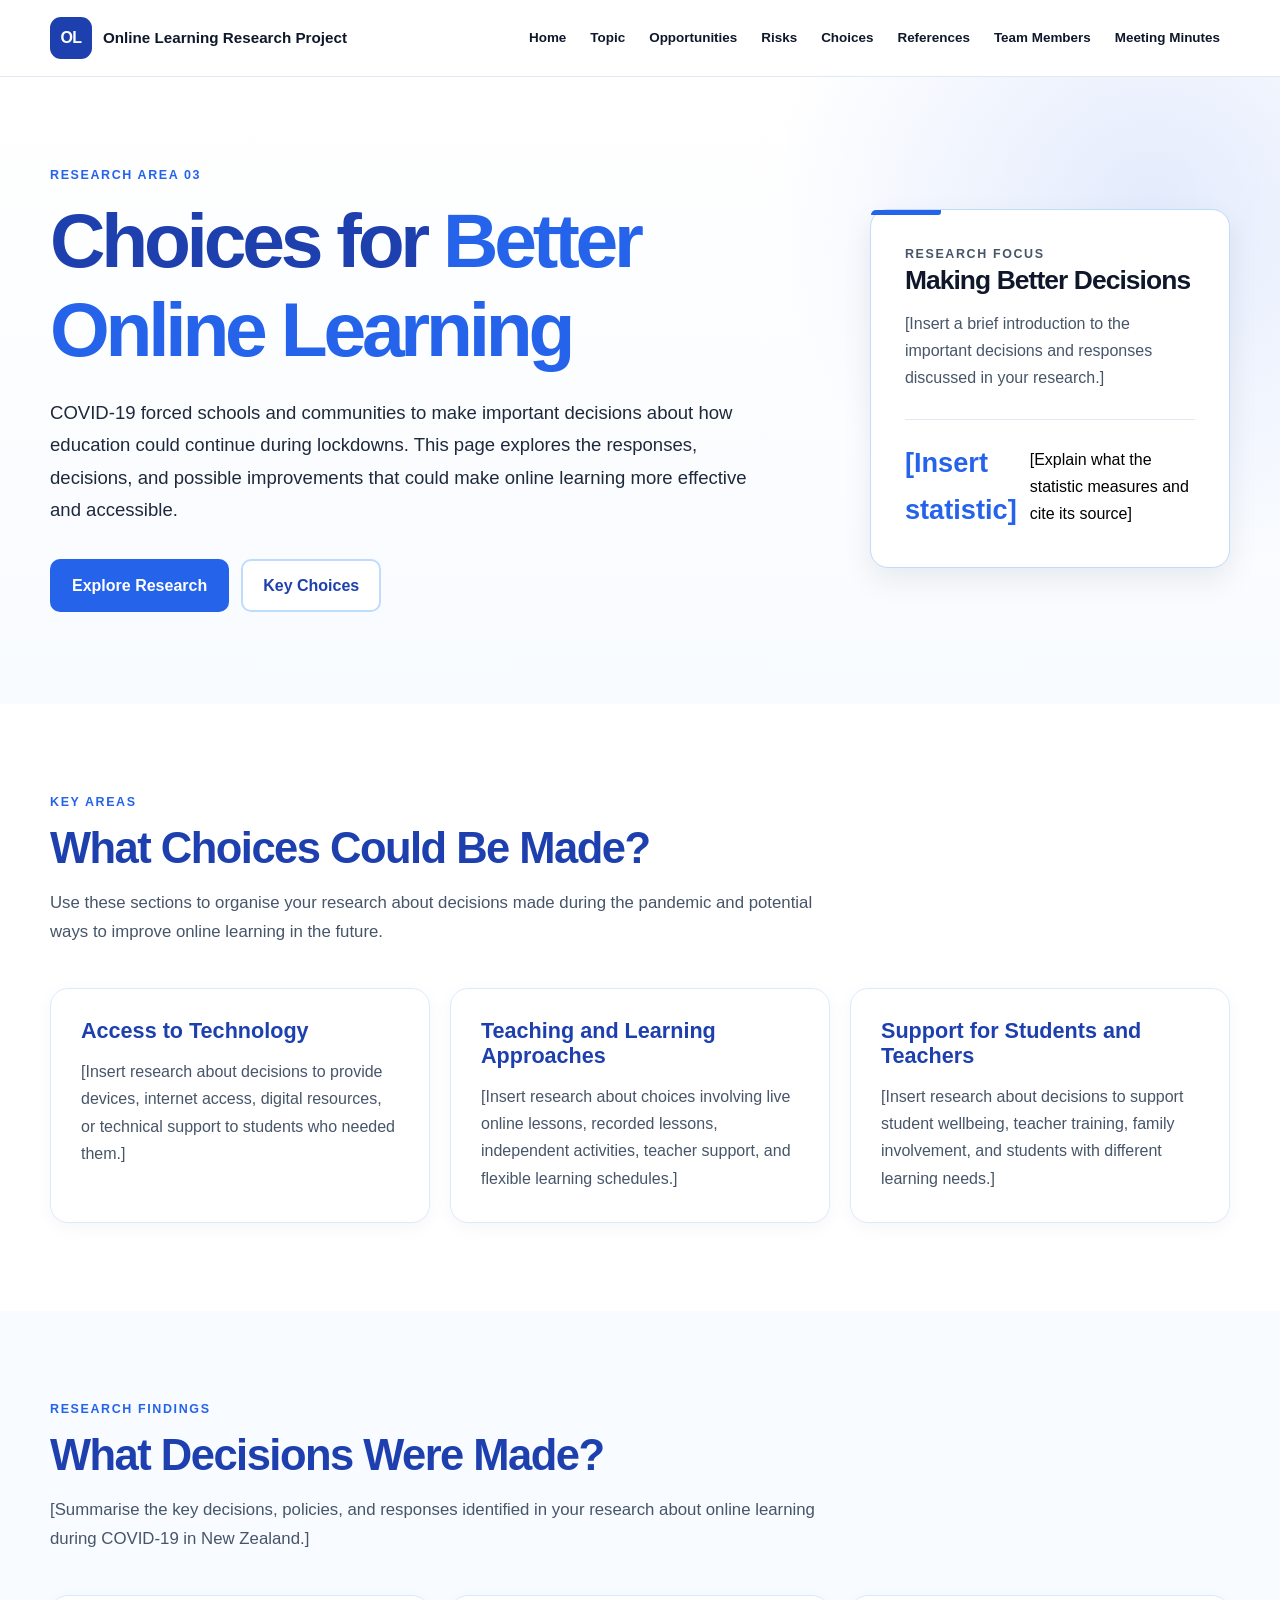
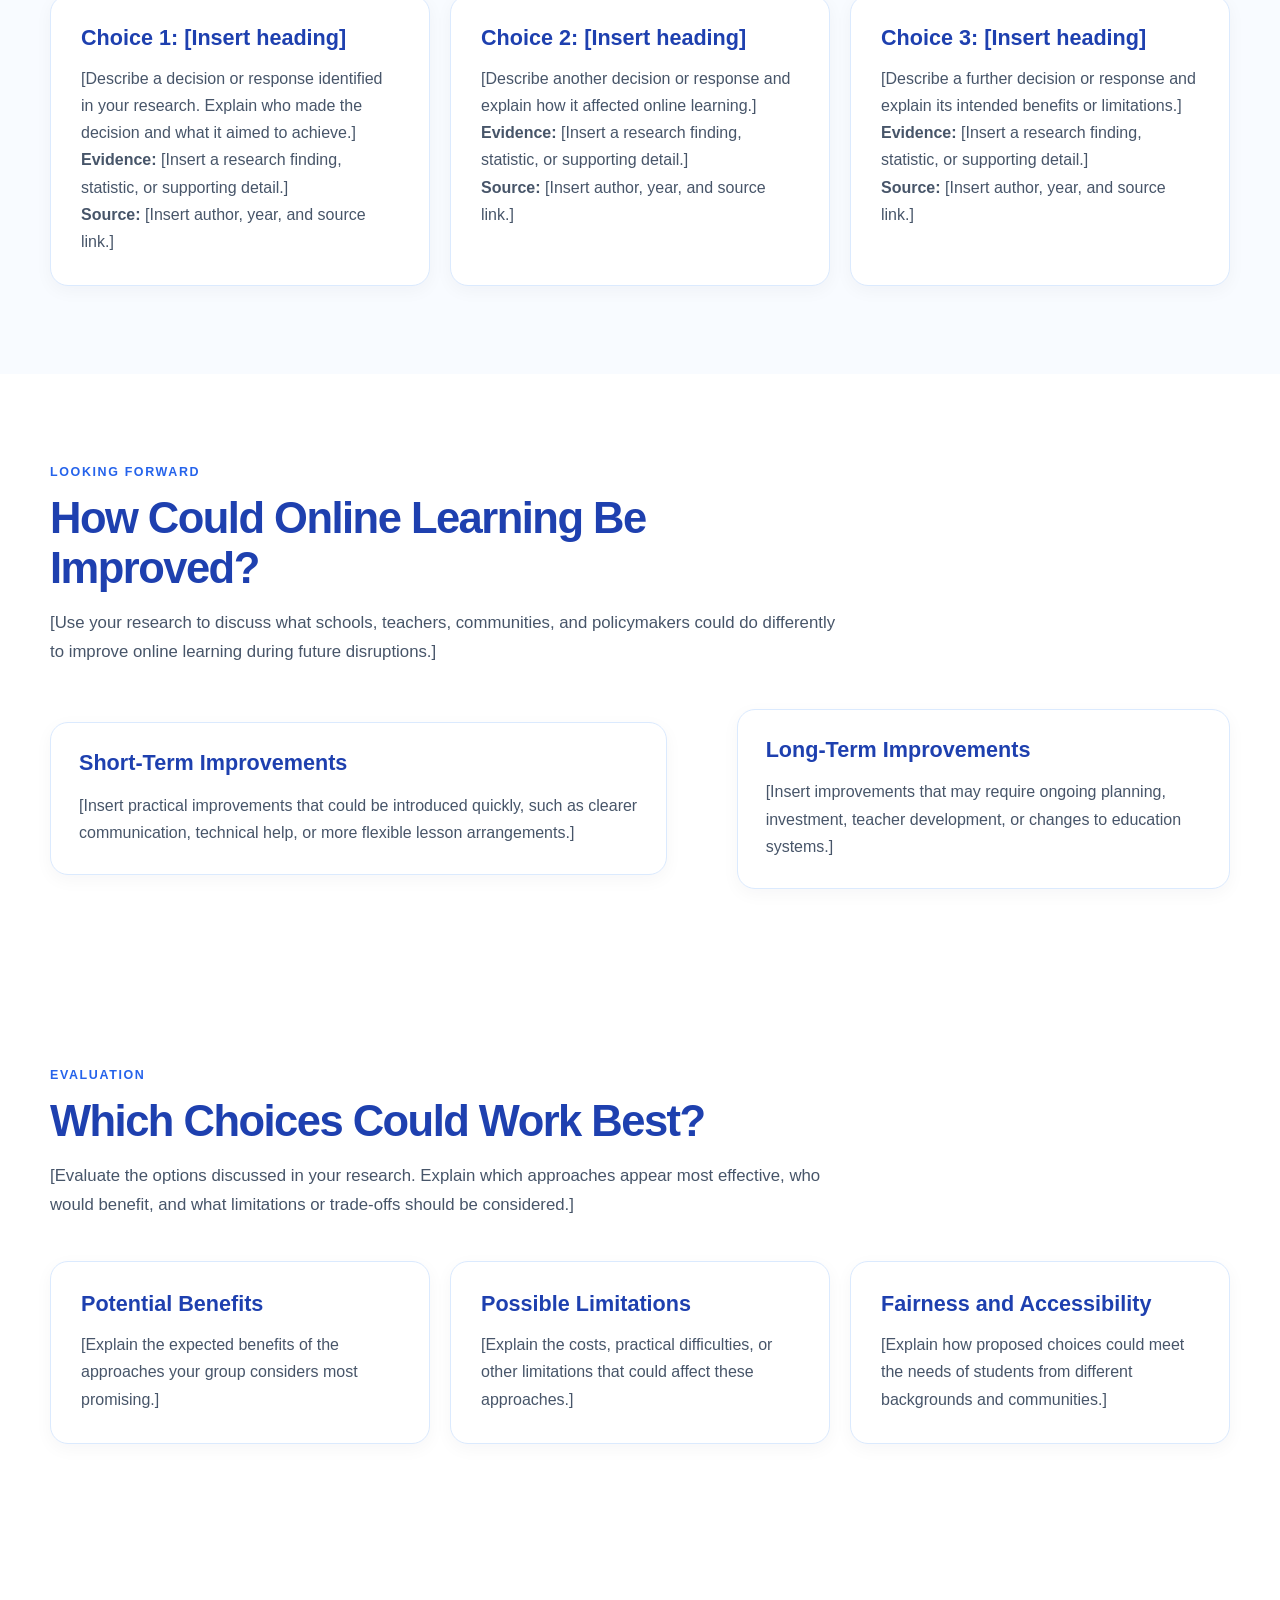
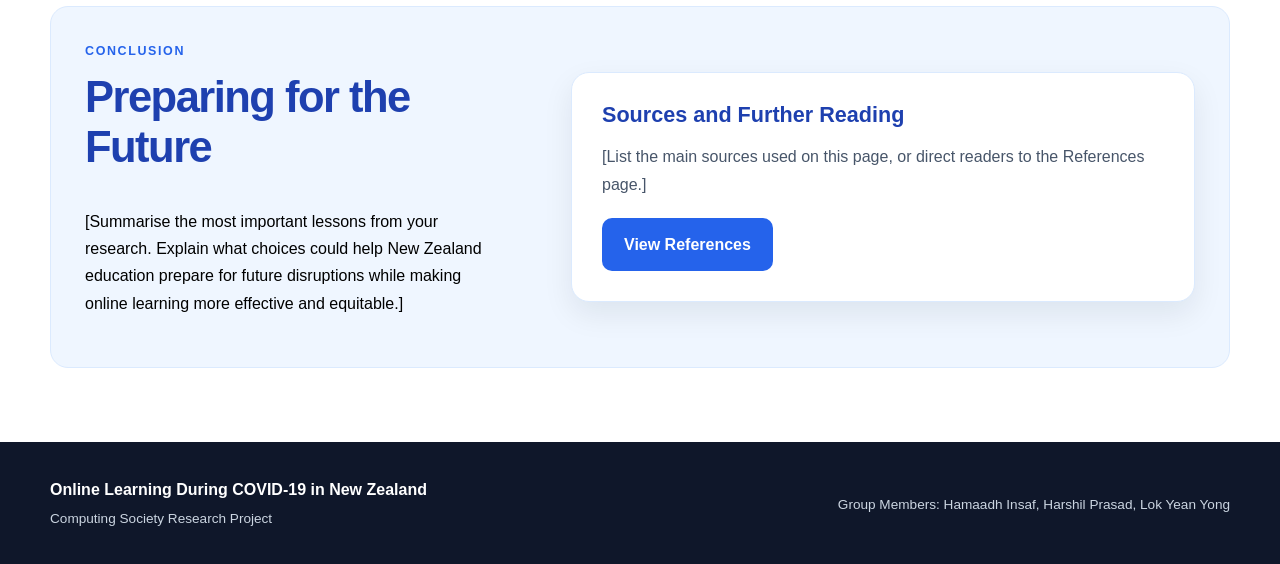
==== choices.html @ 769a2d41 "Added all the remaining pages" ====
<!DOCTYPE html>
<html lang="en">
    <head>
        <meta charset="UTF-8">
        <meta name="viewport" content="width=device-width, initial-scale=1.0">
        <meta name="description" content="Explore decisions, responses, and possible improvements to online learning during COVID-19 in New Zealand.">
        <title>Choices | Online Learning During COVID-19 in New Zealand</title>
        <link rel="stylesheet" href="style.css">
    </head>

    <body>
        <header class="site-header">
            <div class="container header-inner">
                <a class="site-logo" href="index.html">
                    <span class="logo-mark">OL</span>
                    <span class="logo-text">
                        <strong>Online Learning</strong>
                        <span>Research Project</span>
                    </span>
                </a>

                <nav class="main-nav" aria-label="Main navigation">
                    <a href="index.html">Home</a>
                    <a href="topic.html">Topic</a>
                    <a href="opportunities.html">Opportunities</a>
                    <a href="risks.html">Risks</a>
                    <a href="choices.html" aria-current="page">Choices</a>
                    <a href="references.html">References</a>
                    <a href="team-members.html">Team Members</a>
                    <a href="meetings.html">Meeting Minutes</a>
                </nav>
            </div>
        </header>

        <main>
            <!-- Page introduction -->
            <section class="hero">
                <div class="container hero-grid">
                    <div class="hero-content">
                        <p class="eyebrow">Research Area 03</p>
                        <h1>Choices for <span class="text-highlight">Better Online Learning</span></h1>

                        <p class="hero-text">
                            COVID-19 forced schools and communities to make important
                            decisions about how education could continue during lockdowns.
                            This page explores the responses, decisions, and possible
                            improvements that could make online learning more effective
                            and accessible.
                        </p>

                        <div class="hero-actions">
                            <a class="button button-primary" href="#research-findings">Explore Research</a>
                            <a class="button button-secondary" href="#key-choices">Key Choices</a>
                        </div>
                    </div>

                    <div class="hero-card">
                        <p class="eyebrow">Research focus</p>
                        <h2>Making Better Decisions</h2>
                        <p>
                            [Insert a brief introduction to the important decisions
                            and responses discussed in your research.]
                        </p>

                        <div class="hero-stat">
                            <span class="stat-number">[Insert statistic]</span>
                            <span class="stat-label">[Explain what the statistic measures and cite its source]</span>
                        </div>
                    </div>
                </div>
            </section>

            <!-- Key choices -->
            <section class="section" id="key-choices">
                <div class="container">
                    <div class="section-heading">
                        <p class="eyebrow">Key Areas</p>
                        <h2>What Choices Could Be Made?</h2>
                        <p>
                            Use these sections to organise your research about decisions
                            made during the pandemic and potential ways to improve online
                            learning in the future.
                        </p>
                    </div>

                    <div class="topic-content-grid">
                        <article class="topic-info-card">
                            <h3>Access to Technology</h3>
                            <p>
                                [Insert research about decisions to provide devices,
                                internet access, digital resources, or technical support
                                to students who needed them.]
                            </p>
                        </article>

                        <article class="topic-info-card">
                            <h3>Teaching and Learning Approaches</h3>
                            <p>
                                [Insert research about choices involving live online
                                lessons, recorded lessons, independent activities,
                                teacher support, and flexible learning schedules.]
                            </p>
                        </article>

                        <article class="topic-info-card">
                            <h3>Support for Students and Teachers</h3>
                            <p>
                                [Insert research about decisions to support student
                                wellbeing, teacher training, family involvement,
                                and students with different learning needs.]
                            </p>
                        </article>
                    </div>
                </div>
            </section>

            <!-- Research findings -->
            <section class="section research-areas-section" id="research-findings">
                <div class="container">
                    <div class="section-heading">
                        <p class="eyebrow">Research Findings</p>
                        <h2>What Decisions Were Made?</h2>
                        <p>
                            [Summarise the key decisions, policies, and responses identified
                            in your research about online learning during COVID-19 in
                            New Zealand.]
                        </p>
                    </div>

                    <div class="topic-content-grid">
                        <article class="topic-info-card">
                            <h3>Choice 1: [Insert heading]</h3>
                            <p>
                                [Describe a decision or response identified in your research.
                                Explain who made the decision and what it aimed to achieve.]
                            </p>
                            <p>
                                <strong>Evidence:</strong> [Insert a research finding,
                                statistic, or supporting detail.]
                            </p>
                            <p>
                                <strong>Source:</strong> [Insert author, year, and source link.]
                            </p>
                        </article>

                        <article class="topic-info-card">
                            <h3>Choice 2: [Insert heading]</h3>
                            <p>
                                [Describe another decision or response and explain
                                how it affected online learning.]
                            </p>
                            <p>
                                <strong>Evidence:</strong> [Insert a research finding,
                                statistic, or supporting detail.]
                            </p>
                            <p>
                                <strong>Source:</strong> [Insert author, year, and source link.]
                            </p>
                        </article>

                        <article class="topic-info-card">
                            <h3>Choice 3: [Insert heading]</h3>
                            <p>
                                [Describe a further decision or response and explain
                                its intended benefits or limitations.]
                            </p>
                            <p>
                                <strong>Evidence:</strong> [Insert a research finding,
                                statistic, or supporting detail.]
                            </p>
                            <p>
                                <strong>Source:</strong> [Insert author, year, and source link.]
                            </p>
                        </article>
                    </div>
                </div>
            </section>

            <!-- Future improvements -->
            <section class="section">
                <div class="container">
                    <div class="section-heading">
                        <p class="eyebrow">Looking Forward</p>
                        <h2>How Could Online Learning Be Improved?</h2>
                        <p>
                            [Use your research to discuss what schools, teachers,
                            communities, and policymakers could do differently to
                            improve online learning during future disruptions.]
                        </p>
                    </div>

                    <div class="question-grid">
                        <div class="question-card">
                            <h3>Short-Term Improvements</h3>
                            <p>
                                [Insert practical improvements that could be introduced
                                quickly, such as clearer communication, technical help,
                                or more flexible lesson arrangements.]
                            </p>
                        </div>

                        <div class="question-card">
                            <h3>Long-Term Improvements</h3>
                            <p>
                                [Insert improvements that may require ongoing planning,
                                investment, teacher development, or changes to education
                                systems.]
                            </p>
                        </div>
                    </div>
                </div>
            </section>

            <!-- Evaluation -->
            <section class="section">
                <div class="container">
                    <div class="section-heading">
                        <p class="eyebrow">Evaluation</p>
                        <h2>Which Choices Could Work Best?</h2>
                        <p>
                            [Evaluate the options discussed in your research. Explain
                            which approaches appear most effective, who would benefit,
                            and what limitations or trade-offs should be considered.]
                        </p>
                    </div>

                    <div class="topic-content-grid">
                        <article class="topic-info-card">
                            <h3>Potential Benefits</h3>
                            <p>
                                [Explain the expected benefits of the approaches your
                                group considers most promising.]
                            </p>
                        </article>

                        <article class="topic-info-card">
                            <h3>Possible Limitations</h3>
                            <p>
                                [Explain the costs, practical difficulties, or other
                                limitations that could affect these approaches.]
                            </p>
                        </article>

                        <article class="topic-info-card">
                            <h3>Fairness and Accessibility</h3>
                            <p>
                                [Explain how proposed choices could meet the needs of
                                students from different backgrounds and communities.]
                            </p>
                        </article>
                    </div>
                </div>
            </section>

            <!-- Conclusion -->
            <section class="aim-section">
                <div class="container aim-grid">
                    <div>
                        <p class="eyebrow">Conclusion</p>
                        <h2>Preparing for the Future</h2>
                        <p>
                            [Summarise the most important lessons from your research.
                            Explain what choices could help New Zealand education
                            prepare for future disruptions while making online learning
                            more effective and equitable.]
                        </p>
                    </div>

                    <div class="aim-card">
                        <h3>Sources and Further Reading</h3>
                        <p>
                            [List the main sources used on this page, or direct readers
                            to the References page.]
                        </p>
                        <a class="button button-primary" href="references.html">View References</a>
                    </div>
                </div>
            </section>
        </main>

        <footer class="site-footer">
            <div class="container footer-inner">
                <div>
                    <strong>Online Learning During COVID-19 in New Zealand</strong>
                    <p>Computing Society Research Project</p>
                </div>

                <div class="footer-credit">
                    <p>Group Members: Hamaadh Insaf, Harshil Prasad, Lok Yean Yong</p>
                </div>
            </div>
        </footer>
    </body>
</html>
---- style.css ----
/* =========================================================
   Online Learning During COVID-19 in New Zealand
   Shared website stylesheet
   ========================================================= */

:root {
    --primary: #1e40af;
    --secondary: #2563eb;
    --tertiary: #0f172a;
    --background: #ffffff;
    --text: #000000;
    --muted: #475569;
    --light-blue: #eff6ff;
    --border: #dbeafe;
    --white: #ffffff;
    --shadow: 0 12px 30px rgba(15, 23, 42, 0.08);
    --radius: 18px;
    --max-width: 1180px;
}

* {
    box-sizing: border-box;
}

html {
    scroll-behavior: smooth;
}

body {
    margin: 0;
    background: var(--background);
    color: var(--text);
    font-family: Arial, Helvetica, sans-serif;
    font-size: 16px;
    line-height: 1.7;
}

a {
    color: var(--secondary);
}

a:focus-visible,
button:focus-visible {
    outline: 3px solid #93c5fd;
    outline-offset: 3px;
}

.container {
    width: min(var(--max-width), calc(100% - 40px));
    margin: 0 auto;
}

/* ---------- Header / Navigation ---------- */

.site-header {
    position: sticky;
    top: 0;
    z-index: 1000;
    background: rgba(255, 255, 255, 0.97);
    border-bottom: 1px solid #e2e8f0;
    backdrop-filter: blur(10px);
}

.header-inner {
    min-height: 76px;
    display: flex;
    align-items: center;
    justify-content: space-between;
    gap: 28px;
}

.site-logo {
    display: inline-flex;
    align-items: center;
    gap: 11px;
    color: var(--tertiary);
    text-decoration: none;
    flex-shrink: 0;
}

.logo-mark {
    width: 42px;
    height: 42px;
    display: grid;
    place-items: center;
    border-radius: 11px;
    background: var(--primary);
    color: var(--white);
    font-weight: 800;
    letter-spacing: -0.04em;
}

.logo-text {
    font-weight: 800;
    font-size: 0.95rem;
    line-height: 1.15;
}

.logo-text small {
    display: block;
    margin-top: 3px;
    color: var(--muted);
    font-size: 0.7rem;
    font-weight: 500;
}

.main-nav {
    display: flex;
    align-items: center;
    justify-content: flex-end;
    flex-wrap: wrap;
    gap: 4px;
}

.main-nav a {
    padding: 8px 10px;
    border-radius: 8px;
    color: var(--tertiary);
    text-decoration: none;
    font-size: 0.84rem;
    font-weight: 600;
    transition: background-color 0.2s ease, color 0.2s ease;
}

.main-nav a:hover,
.main-nav a.active {
    background: var(--light-blue);
    color: var(--secondary);
}

/* ---------- Hero ---------- */

.hero {
    position: relative;
    overflow: hidden;
    background:
        radial-gradient(circle at 90% 20%, rgba(37, 99, 235, 0.12), transparent 30%),
        linear-gradient(180deg, #ffffff 0%, #f8fbff 100%);
    padding: 88px 0 92px;
}

.hero-grid {
    display: grid;
    grid-template-columns: minmax(0, 1.35fr) minmax(320px, 0.65fr);
    align-items: center;
    gap: 72px;
}

.eyebrow {
    margin: 0 0 10px;
    color: var(--secondary);
    font-size: 0.78rem;
    font-weight: 800;
    letter-spacing: 0.13em;
    text-transform: uppercase;
}

h1,
h2,
h3 {
    margin-top: 0;
    color: var(--primary);
    line-height: 1.15;
}

h1 {
    max-width: 850px;
    margin-bottom: 24px;
    font-size: clamp(2.7rem, 6vw, 5.1rem);
    letter-spacing: -0.055em;
}

h1 span {
    color: var(--secondary);
}

h2 {
    font-size: clamp(1.9rem, 3.4vw, 2.8rem);
    letter-spacing: -0.035em;
}

h3 {
    margin-bottom: 10px;
    color: var(--tertiary);
    font-size: 1.35rem;
}

.hero-text {
    max-width: 720px;
    margin: 0 0 32px;
    color: #1e293b;
    font-size: 1.16rem;
    line-height: 1.75;
}

.hero-actions {
    display: flex;
    flex-wrap: wrap;
    gap: 12px;
}

.button {
    display: inline-flex;
    align-items: center;
    justify-content: center;
    min-height: 48px;
    padding: 11px 20px;
    border: 2px solid transparent;
    border-radius: 10px;
    font-weight: 700;
    text-decoration: none;
    transition: transform 0.2s ease, background-color 0.2s ease;
}

.button:hover {
    transform: translateY(-2px);
}

.button-primary {
    background: var(--secondary);
    color: var(--white);
}

.button-primary:hover {
    background: var(--primary);
}

.button-secondary {
    border-color: #bfdbfe;
    background: var(--white);
    color: var(--primary);
}

.button-secondary:hover {
    background: var(--light-blue);
}

.hero-card {
    position: relative;
    padding: 34px;
    border: 1px solid #bfdbfe;
    border-radius: var(--radius);
    background: var(--white);
    box-shadow: var(--shadow);
}

.hero-card::before {
    content: "";
    position: absolute;
    top: 0;
    left: 0;
    width: 70px;
    height: 5px;
    border-radius: 18px 0 10px 0;
    background: var(--secondary);
}

.hero-card-label {
    margin-bottom: 18px;
    color: var(--secondary);
    font-size: 0.75rem;
    font-weight: 800;
    letter-spacing: 0.12em;
    text-transform: uppercase;
}

.hero-card h2 {
    margin-bottom: 14px;
    color: var(--tertiary);
    font-size: 1.65rem;
}

.hero-card p {
    margin: 0;
    color: var(--muted);
}

.hero-stat {
    display: flex;
    align-items: center;
    gap: 13px;
    margin-top: 28px;
    padding-top: 20px;
    border-top: 1px solid #e2e8f0;
}

.stat-number {
    color: var(--secondary);
    font-size: 1.7rem;
    font-weight: 900;
}

.stat-text {
    color: var(--tertiary);
    font-size: 0.85rem;
    font-weight: 700;
}

/* ---------- General sections ---------- */

.section {
    padding: 88px 0;
}

.section-heading {
    max-width: 790px;
    margin-bottom: 42px;
}

.section-heading h2 {
    margin-bottom: 16px;
}

.section-heading > p:last-child {
    margin: 0;
    color: var(--muted);
    font-size: 1.05rem;
}

.focus-grid {
    display: grid;
    grid-template-columns: repeat(3, 1fr);
    gap: 20px;
}

.focus-card {
    min-height: 255px;
    padding: 30px;
    border: 1px solid #e2e8f0;
    border-radius: var(--radius);
    background: var(--white);
    box-shadow: 0 5px 18px rgba(15, 23, 42, 0.04);
    transition: transform 0.2s ease, box-shadow 0.2s ease;
}

.focus-card:hover {
    transform: translateY(-4px);
    box-shadow: var(--shadow);
}

.card-number {
    width: 38px;
    height: 38px;
    display: grid;
    place-items: center;
    margin-bottom: 28px;
    border-radius: 9px;
    background: var(--light-blue);
    color: var(--secondary);
    font-size: 0.78rem;
    font-weight: 900;
}

.focus-card p {
    margin: 0;
    color: var(--muted);
}

/* ---------- Guiding question ---------- */

.question-section {
    padding: 72px 0;
    background: var(--tertiary);
}

.question-grid {
    display: grid;
    grid-template-columns: 1fr 0.8fr;
    align-items: center;
    gap: 70px;
}

.question-section h2 {
    margin-bottom: 0;
    color: var(--white);
}

.question-section p:last-child {
    margin: 0;
    color: #cbd5e1;
    font-size: 1.05rem;
}

/* ---------- Aim ---------- */

.aim-section {
    padding-top: 74px;
    padding-bottom: 74px;
}

.aim-grid {
    display: grid;
    grid-template-columns: 0.8fr 1.2fr;
    align-items: center;
    gap: 70px;
    padding: 34px;
    border: 1px solid var(--border);
    border-radius: var(--radius);
    background: var(--light-blue);
}

.aim-label {
    display: flex;
    align-items: center;
    gap: 18px;
}

.aim-label h2 {
    margin: 0;
    color: var(--tertiary);
    font-size: 1.7rem;
}

.aim-label .eyebrow {
    margin-bottom: 4px;
}

.aim-icon {
    width: 52px;
    height: 52px;
    display: grid;
    place-items: center;
    border-radius: 13px;
    background: var(--secondary);
    color: var(--white);
    font-size: 1.5rem;
    font-weight: 800;
}

.aim-grid > p {
    margin: 0;
    color: #1e293b;
}

/* ---------- Footer ---------- */

.site-footer {
    padding: 34px 0;
    background: var(--tertiary);
    color: #cbd5e1;
}

.footer-inner {
    display: flex;
    align-items: center;
    justify-content: space-between;
    gap: 30px;
}

.site-footer strong {
    color: var(--white);
}

.site-footer p {
    margin: 4px 0 0;
    font-size: 0.85rem;
}

.footer-credit {
    max-width: 520px;
    text-align: right;
}

/* ---------- Responsive ---------- */

@media (max-width: 1050px) {
    .header-inner {
        align-items: flex-start;
        padding: 15px 0;
    }

    .main-nav {
        justify-content: flex-start;
    }

    .hero-grid {
        grid-template-columns: 1fr;
        gap: 40px;
    }

    .hero-card {
        max-width: 650px;
    }
}

@media (max-width: 760px) {
    .container {
        width: min(var(--max-width), calc(100% - 28px));
    }

    .header-inner {
        display: block;
    }

    .site-logo {
        margin-bottom: 14px;
    }

    .main-nav {
        display: grid;
        grid-template-columns: repeat(2, 1fr);
        gap: 4px;
    }

    .main-nav a {
        font-size: 0.8rem;
    }

    .hero {
        padding: 62px 0 68px;
    }

    h1 {
        font-size: clamp(2.45rem, 12vw, 4rem);
    }

    .section {
        padding: 64px 0;
    }

    .focus-grid,
    .question-grid,
    .aim-grid {
        grid-template-columns: 1fr;
    }

    .question-grid,
    .aim-grid {
        gap: 30px;
    }

    .footer-inner {
        display: block;
    }

    .footer-credit {
        margin-top: 18px !important;
        text-align: left;
    }
}

@media (max-width: 430px) {
    .main-nav {
        grid-template-columns: 1fr;
    }

    .hero-actions {
        display: grid;
    }

    .button {
        width: 100%;
    }

    .hero-card {
        padding: 27px;
    }

    .focus-card {
        min-height: auto;
    }
}

/* ---------- Topic page ---------- */

.topic-content-grid {
    display: grid;
    grid-template-columns: repeat(3, 1fr);
    gap: 20px;
}

.topic-info-card {
    padding: 30px;
    border: 1px solid #dbeafe;
    border-radius: var(--radius);
    background: var(--white);
    box-shadow: 0 5px 18px rgba(15, 23, 42, 0.04);
    transition: transform 0.2s ease, box-shadow 0.2s ease;
}

.topic-info-card:hover {
    transform: translateY(-4px);
    box-shadow: var(--shadow);
}

.topic-info-card h3 {
    margin-bottom: 14px;
    color: var(--primary);
}

.topic-info-card p {
    margin: 0;
    color: var(--muted);
}

.research-areas-section {
    background: #f8fbff;
}

.research-areas-section .focus-card {
    background: var(--white);
}

/* ---------- Topic page responsive layout ---------- */

@media (max-width: 760px) {
    .topic-content-grid {
        grid-template-columns: 1fr;
    }
}


/* ---------- Opportunities page ---------- */

.question-card {
    padding: 28px;
    border: 1px solid var(--border);
    border-radius: var(--radius);
    background: var(--white);
    box-shadow: 0 5px 18px rgba(15, 23, 42, 0.04);
}

.question-card h3 {
    margin-bottom: 12px;
    color: var(--primary);
}

.question-card p {
    margin-bottom: 0;
    color: var(--muted);
}

.aim-card {
    padding: 30px;
    border: 1px solid var(--border);
    border-radius: var(--radius);
    background: var(--white);
    box-shadow: var(--shadow);
}

.aim-card h3 {
    margin-bottom: 14px;
    color: var(--primary);
}

.aim-card p {
    margin-bottom: 20px;
    color: var(--muted);
}


/* ---------- References page ---------- */

.reference-list {
    display: flex;
    flex-direction: column;
    gap: 16px;
    max-width: 900px;
    margin: 0 auto;
}

.reference-item {
    display: flex;
    align-items: flex-start;
    gap: 20px;
    padding: 24px;
    border: 1px solid var(--border);
    border-radius: var(--radius);
    background: var(--white);
    box-shadow: 0 5px 18px rgba(15, 23, 42, 0.04);
}

.reference-number {
    display: flex;
    flex-shrink: 0;
    align-items: center;
    justify-content: center;
    width: 40px;
    height: 40px;
    border-radius: 50%;
    background: var(--light-blue);
    color: var(--primary);
    font-weight: 700;
}

.reference-content {
    min-width: 0;
    overflow-wrap: anywhere;
}

.reference-content p {
    margin-bottom: 10px;
}

.reference-content p:last-child {
    margin-bottom: 0;
}

.reference-note {
    color: var(--muted);
    font-size: 0.9rem;
}

/* ---------- References page responsive layout ---------- */

@media (max-width: 600px) {
    .reference-item {
        gap: 12px;
        padding: 18px;
    }

    .reference-number {
        width: 32px;
        height: 32px;
        font-size: 0.85rem;
    }
}


/* ---------- Team Members page ---------- */

.team-table-wrapper {
    width: 100%;
    overflow-x: auto;
    border: 1px solid var(--border);
    border-radius: var(--radius);
    background: var(--white);
    box-shadow: var(--shadow);
}

.team-table {
    width: 100%;
    border-collapse: collapse;
    text-align: left;
}

.team-table th,
.team-table td {
    padding: 20px 24px;
    border-bottom: 1px solid var(--border);
    vertical-align: top;
}

.team-table th {
    background: var(--light-blue);
    color: var(--primary);
    font-weight: 700;
}

.team-table td {
    color: var(--text);
    line-height: 1.7;
}

.team-table tbody tr:last-child td {
    border-bottom: none;
}

.team-table tbody tr:hover {
    background: #f8fbff;
}

.team-table th:first-child,
.team-table td:first-child {
    min-width: 160px;
}

.team-table th:nth-child(2),
.team-table td:nth-child(2) {
    min-width: 150px;
}

.team-table th:last-child,
.team-table td:last-child {
    min-width: 280px;
}

/* ---------- Team Members page responsive layout ---------- */

@media (max-width: 600px) {
    .team-table th,
    .team-table td {
        padding: 14px 16px;
    }
}


/* ---------- Meeting Minutes page ---------- */

.meeting-list {
    display: flex;
    flex-direction: column;
    gap: 28px;
    max-width: 950px;
    margin: 0 auto;
}

.meeting-card {
    overflow: hidden;
    border: 1px solid var(--border);
    border-radius: var(--radius);
    background: var(--white);
    box-shadow: var(--shadow);
}

.meeting-header {
    display: flex;
    align-items: center;
    justify-content: space-between;
    gap: 20px;
    padding: 26px 30px;
    background: var(--light-blue);
    border-bottom: 1px solid var(--border);
}

.meeting-header .eyebrow {
    margin-bottom: 8px;
}

.meeting-header h3 {
    margin-bottom: 0;
    color: var(--primary);
}

.meeting-date {
    flex-shrink: 0;
    padding: 8px 12px;
    border: 1px solid var(--border);
    border-radius: 999px;
    background: var(--white);
    color: var(--tertiary);
    font-size: 0.9rem;
    font-weight: 600;
}

.meeting-details {
    padding: 28px 30px;
}

.meeting-details > p {
    margin-bottom: 16px;
}

.meeting-section {
    margin-top: 26px;
}

.meeting-section h4 {
    margin-bottom: 12px;
    color: var(--primary);
    font-size: 1.05rem;
}

.meeting-section p {
    margin-bottom: 0;
    color: var(--muted);
}

.meeting-section ul {
    margin: 0;
    padding-left: 24px;
    color: var(--muted);
}

.meeting-section li {
    margin-bottom: 8px;
    padding-left: 4px;
    line-height: 1.7;
}

.meeting-section li:last-child {
    margin-bottom: 0;
}

/* ---------- Meeting Minutes page responsive layout ---------- */

@media (max-width: 600px) {
    .meeting-header {
        align-items: flex-start;
        flex-direction: column;
        padding: 22px;
    }

    .meeting-details {
        padding: 22px;
    }
}
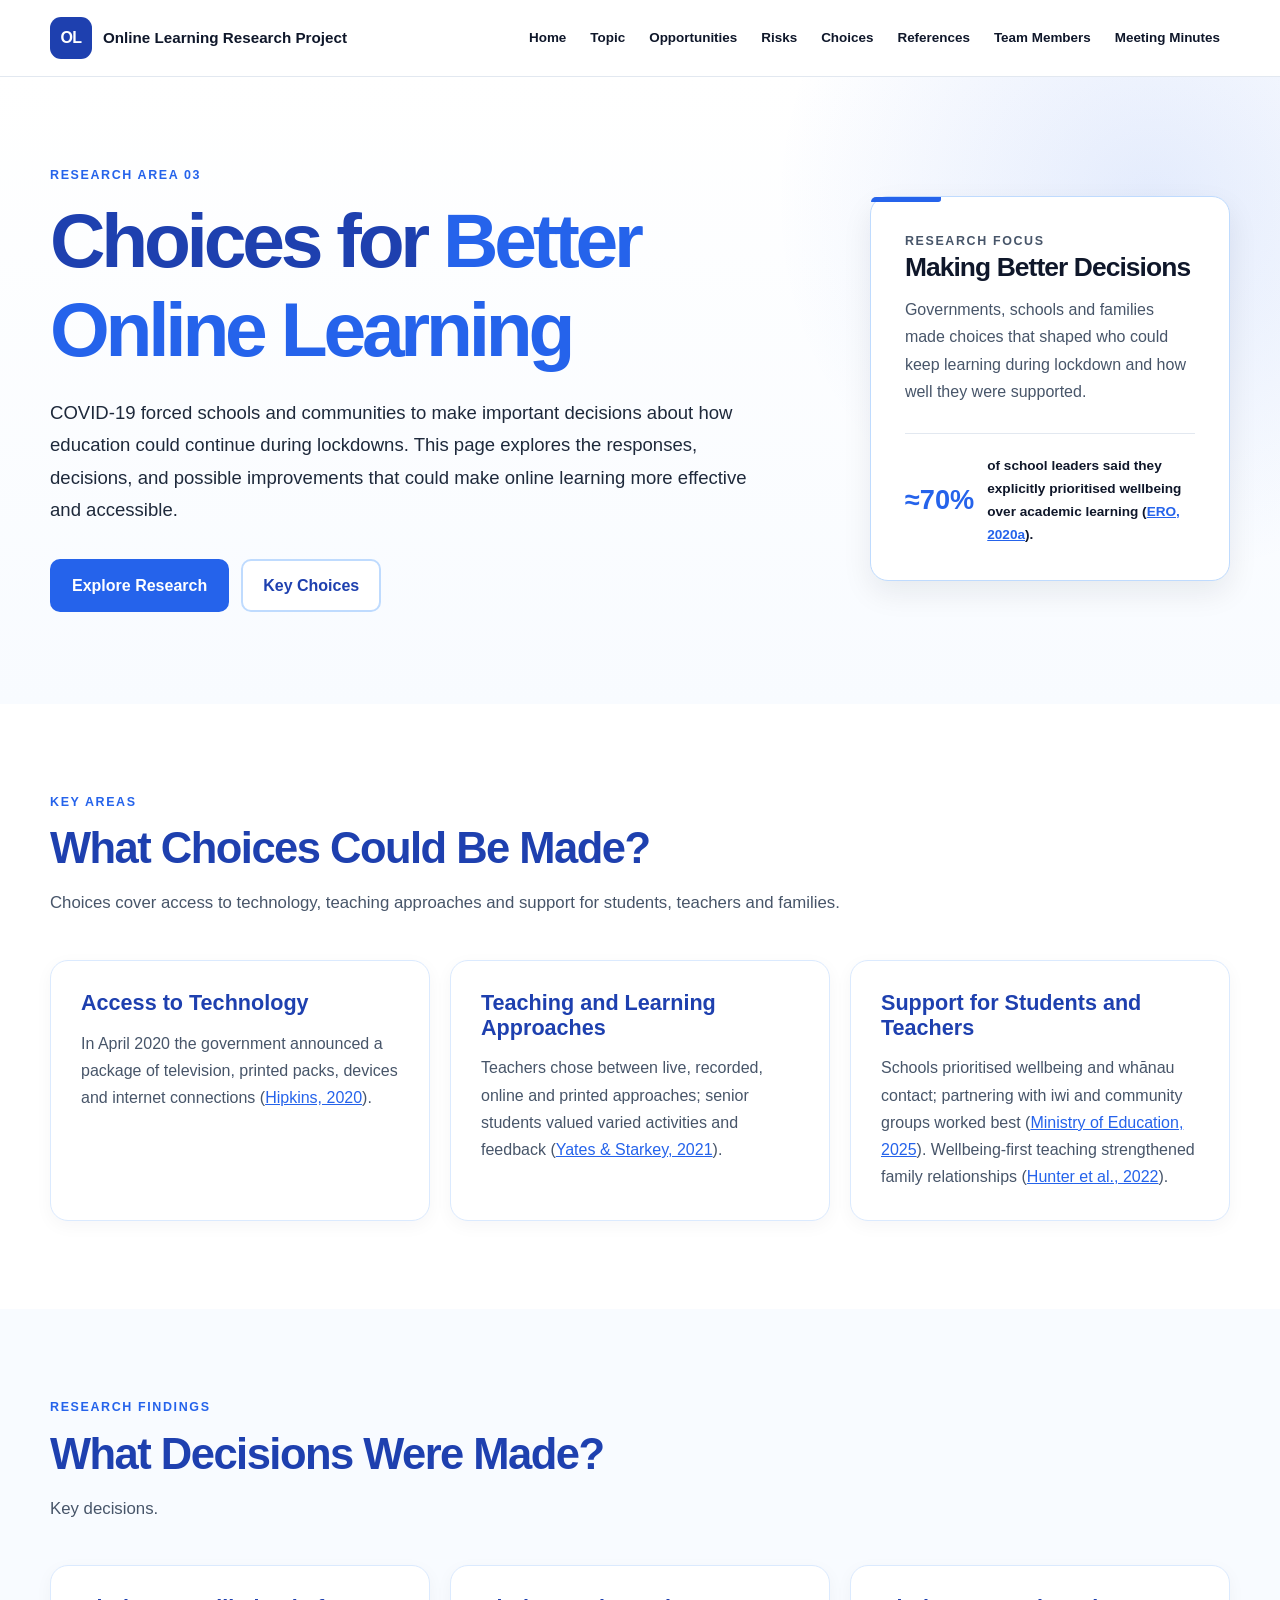
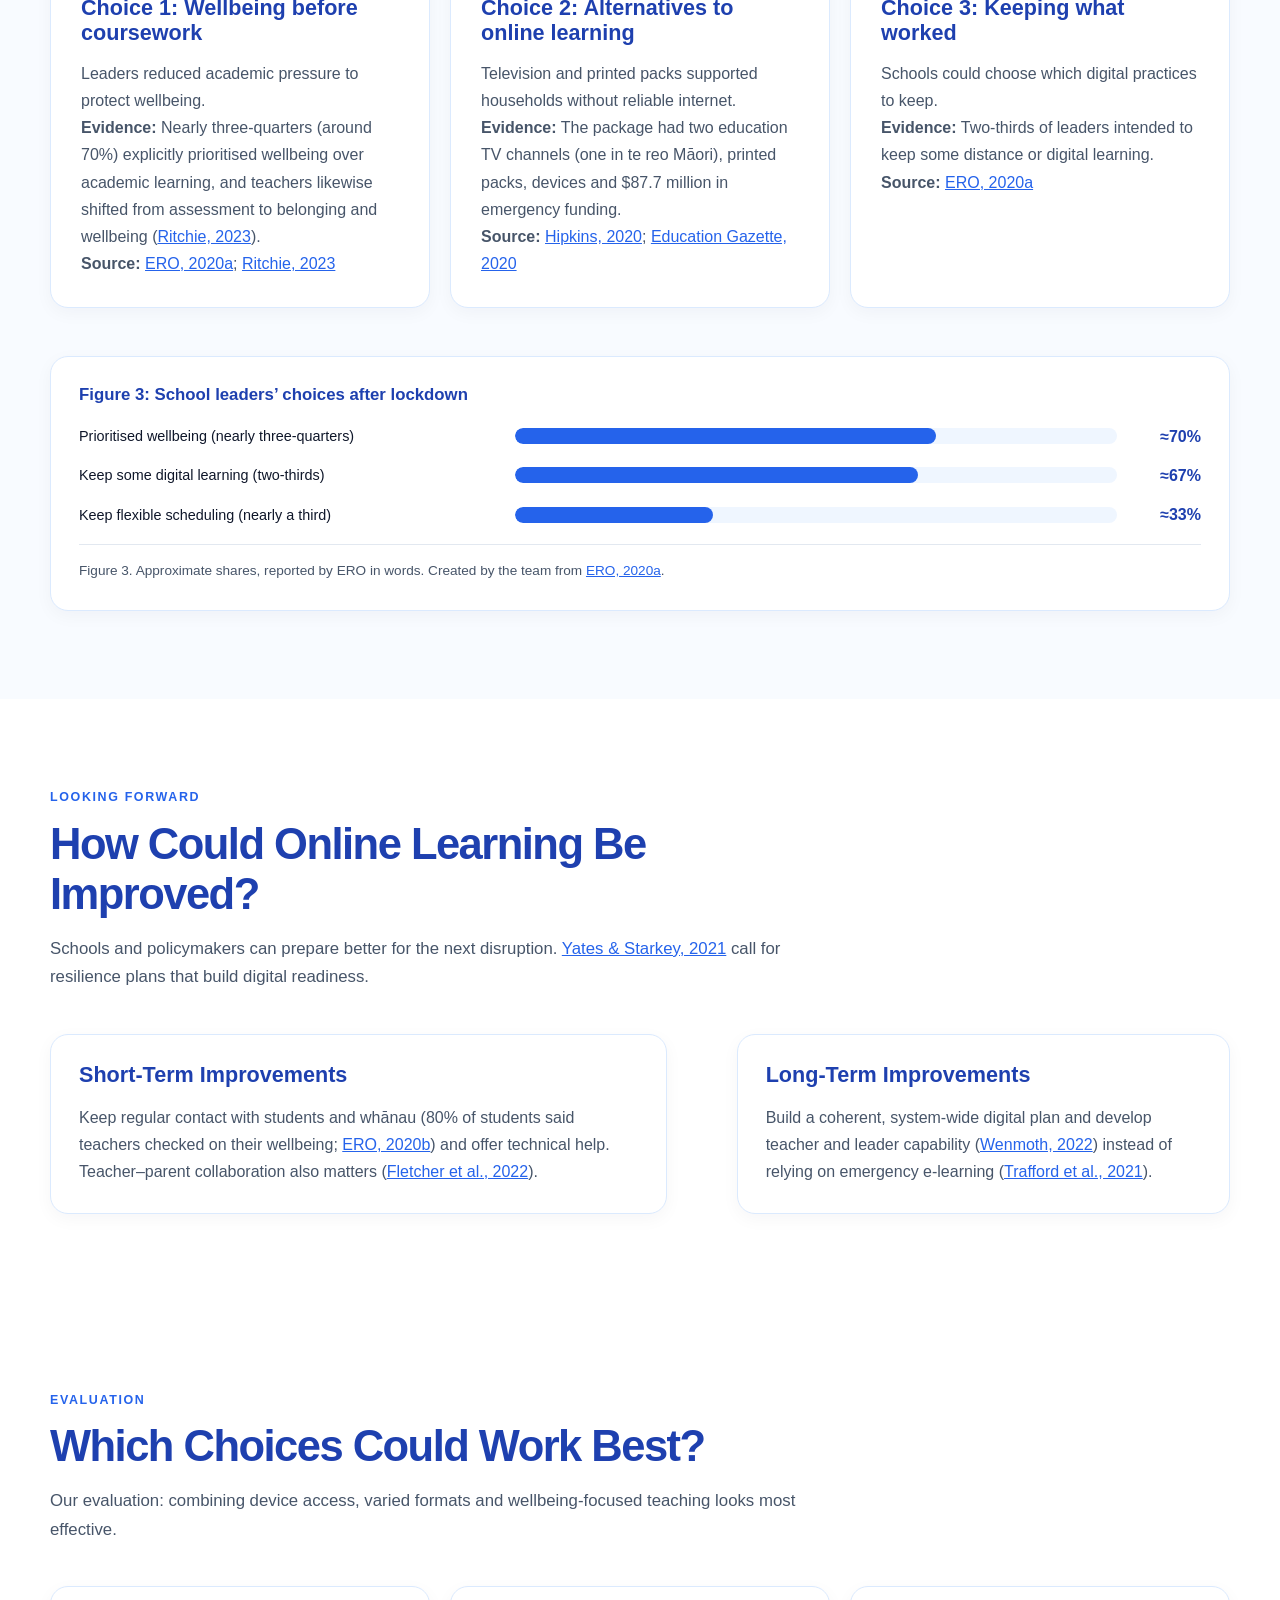
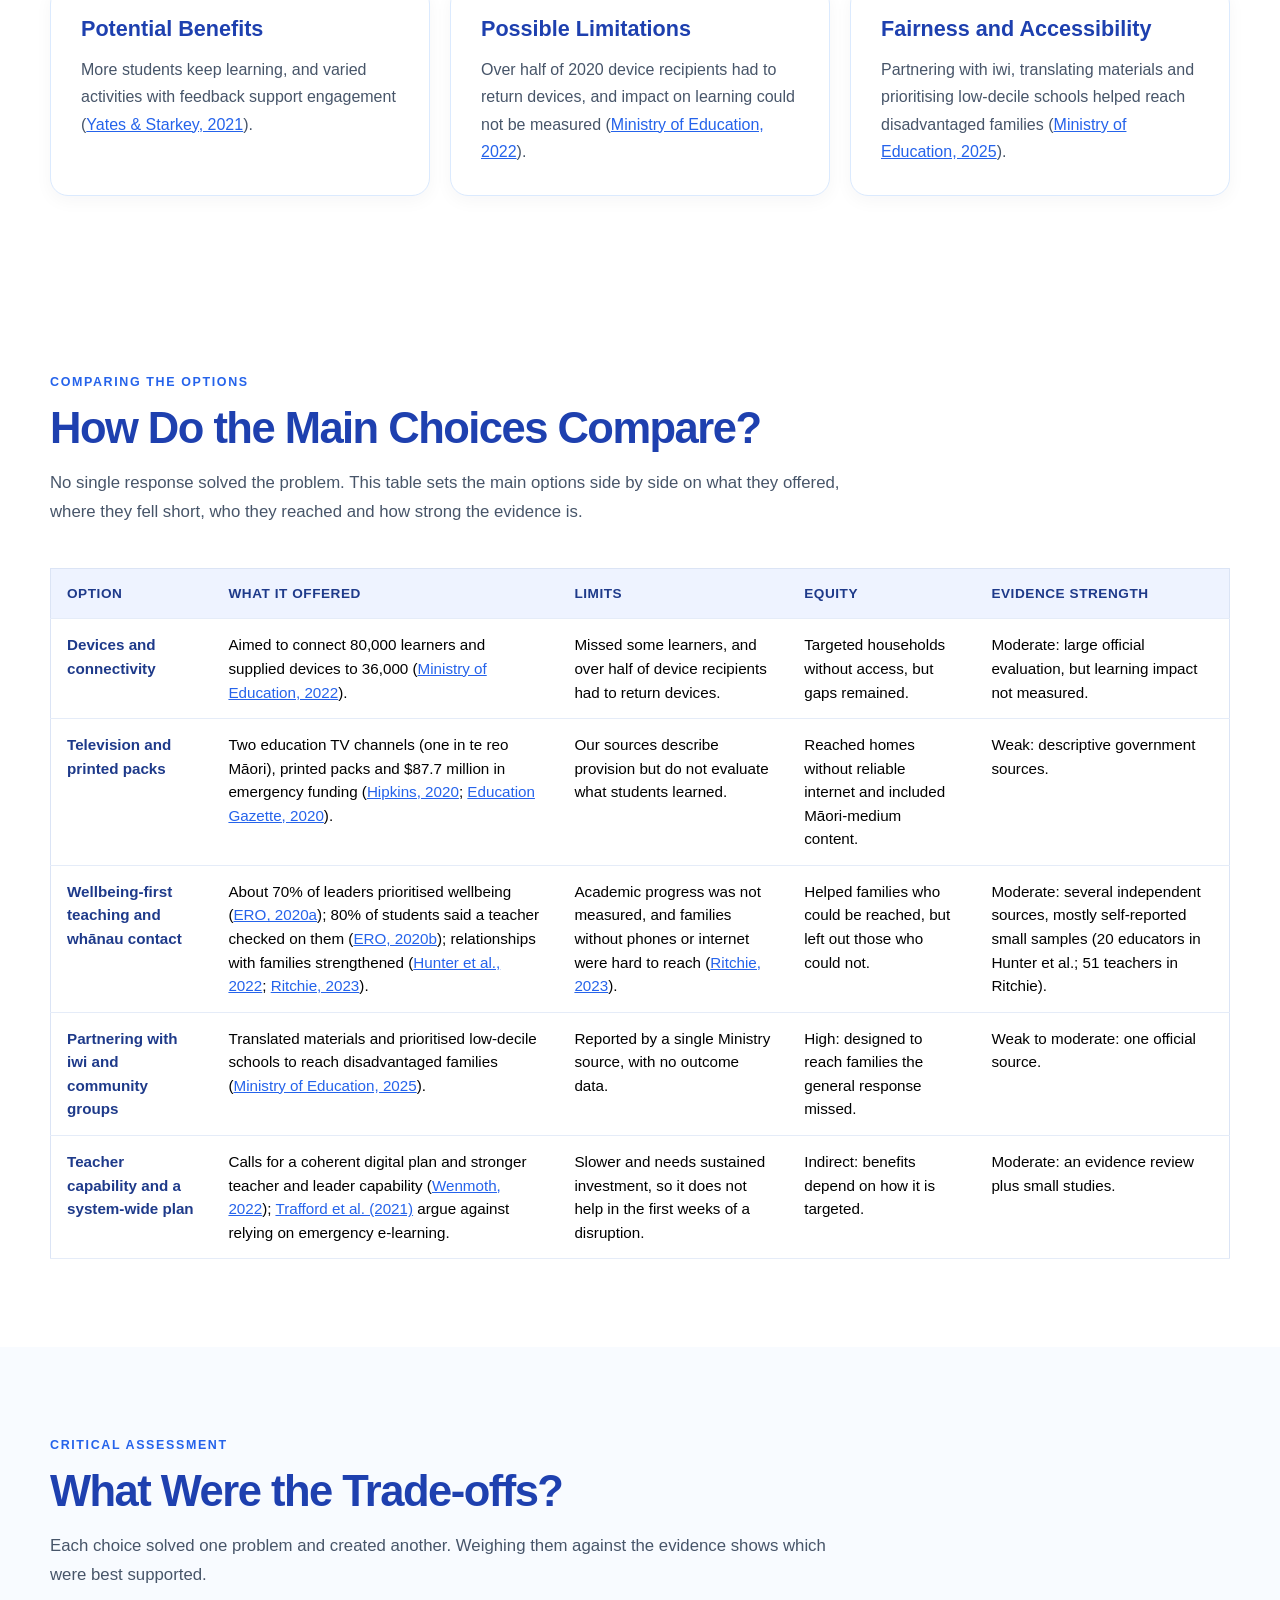
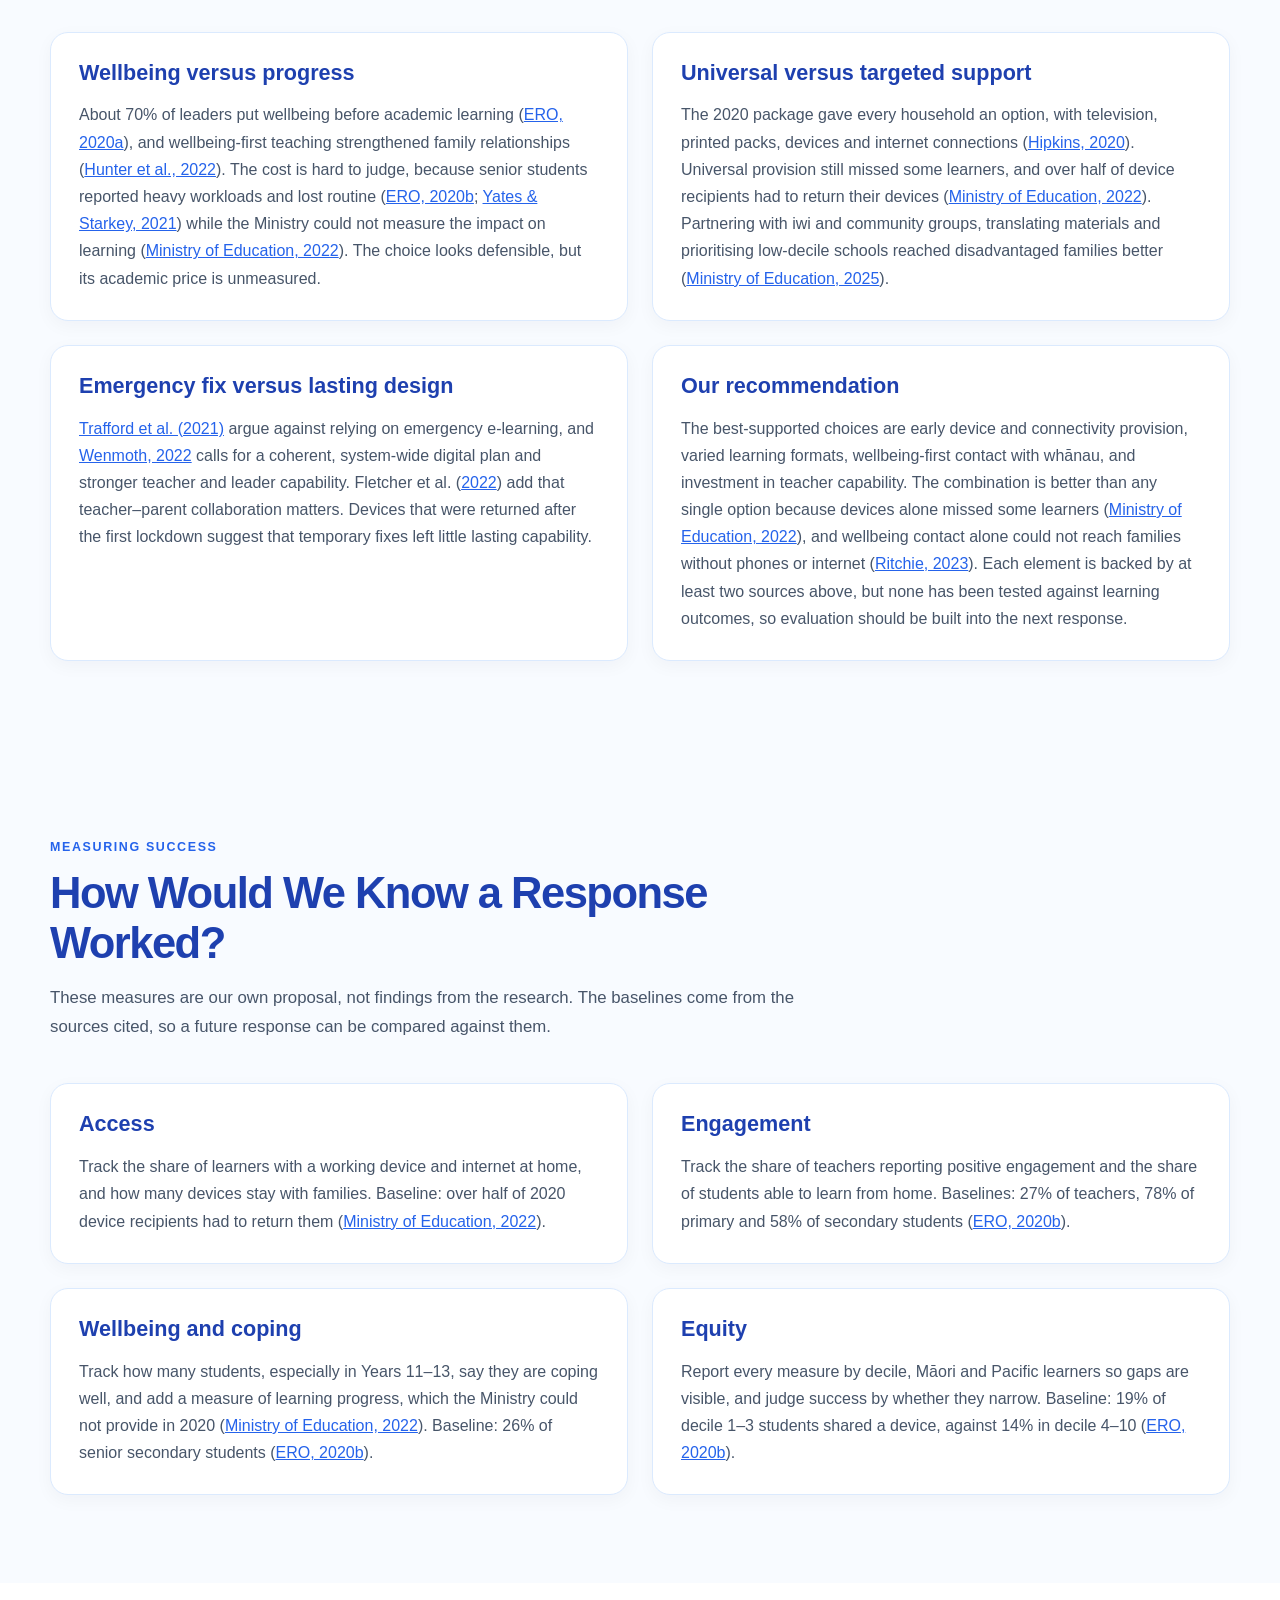
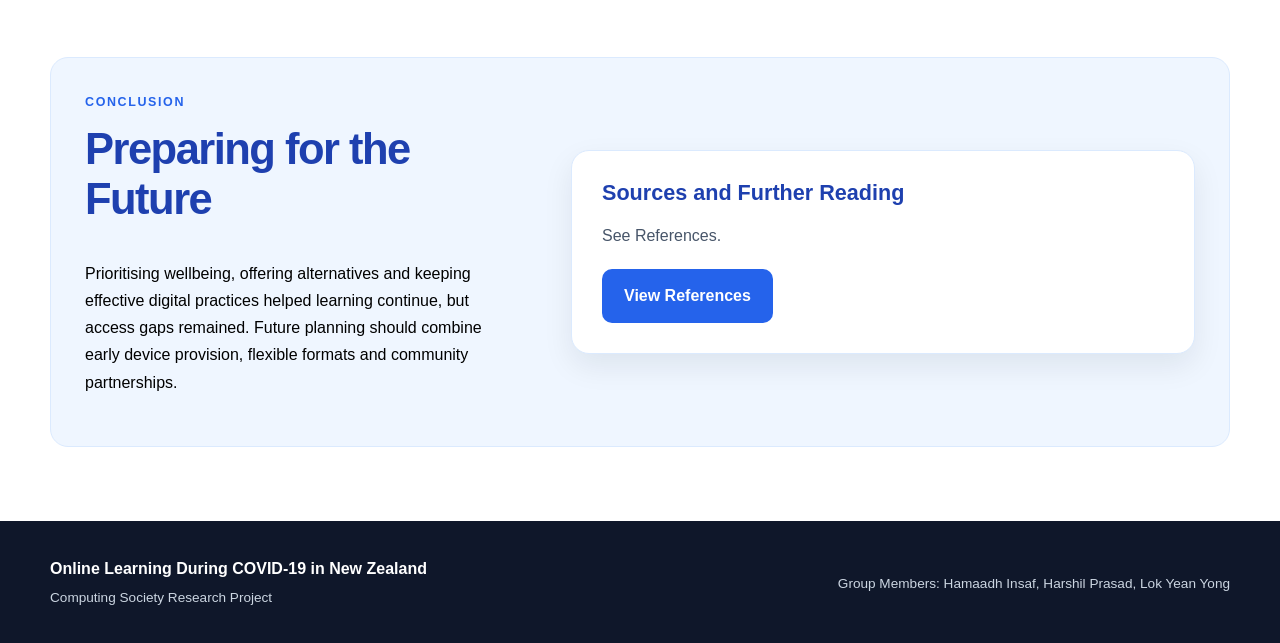
==== commit 0d484c2f: "Complete everything" ====
--- a/choices.html
+++ b/choices.html
@@ -1,4 +1,3 @@
-
 <!DOCTYPE html>
 <html lang="en">
     <head>
@@ -59,13 +58,12 @@
                         <p class="eyebrow">Research focus</p>
                         <h2>Making Better Decisions</h2>
                         <p>
-                            [Insert a brief introduction to the important decisions
-                            and responses discussed in your research.]
+                            Governments, schools and families made choices that shaped who could keep learning during lockdown and how well they were supported.
                         </p>
 
                         <div class="hero-stat">
-                            <span class="stat-number">[Insert statistic]</span>
-                            <span class="stat-label">[Explain what the statistic measures and cite its source]</span>
+                            <span class="stat-number">≈70%</span>
+                            <span class="stat-label">of school leaders said they explicitly prioritised wellbeing over academic learning (<a href="https://ero.govt.nz/sites/default/files/2021-04/Covid-19%20Impact%20on%20schools%20and%20early%20childhood%20services%20interim%20report.pdf" target="_blank" rel="noopener">ERO, 2020a</a>).</span>
                         </div>
                     </div>
                 </div>
@@ -78,9 +76,7 @@
                         <p class="eyebrow">Key Areas</p>
                         <h2>What Choices Could Be Made?</h2>
                         <p>
-                            Use these sections to organise your research about decisions
-                            made during the pandemic and potential ways to improve online
-                            learning in the future.
+                            Choices cover access to technology, teaching approaches and support for students, teachers and families.
                         </p>
                     </div>
 
@@ -88,27 +84,21 @@
                         <article class="topic-info-card">
                             <h3>Access to Technology</h3>
                             <p>
-                                [Insert research about decisions to provide devices,
-                                internet access, digital resources, or technical support
-                                to students who needed them.]
+                                In April 2020 the government announced a package of television, printed packs, devices and internet connections (<a href="https://www.beehive.govt.nz/release/covid19-government-moving-quickly-roll-out-learning-home" target="_blank" rel="noopener">Hipkins, 2020</a>).
                             </p>
                         </article>
 
                         <article class="topic-info-card">
                             <h3>Teaching and Learning Approaches</h3>
                             <p>
-                                [Insert research about choices involving live online
-                                lessons, recorded lessons, independent activities,
-                                teacher support, and flexible learning schedules.]
+                                Teachers chose between live, recorded, online and printed approaches; senior students valued varied activities and feedback (<a href="https://doi.org/10.26686/nzaroe.v25.6912" target="_blank" rel="noopener">Yates &amp; Starkey, 2021</a>).
                             </p>
                         </article>
 
                         <article class="topic-info-card">
                             <h3>Support for Students and Teachers</h3>
                             <p>
-                                [Insert research about decisions to support student
-                                wellbeing, teacher training, family involvement,
-                                and students with different learning needs.]
+                                Schools prioritised wellbeing and whānau contact; partnering with iwi and community groups worked best (<a href="https://www.digital.govt.nz/showcase/tackling-the-digital-divide-during-covid-19" target="_blank" rel="noopener">Ministry of Education, 2025</a>). Wellbeing-first teaching strengthened family relationships (<a href="https://doi.org/10.1007/s10649-022-10157-1" target="_blank" rel="noopener">Hunter et al., 2022</a>).
                             </p>
                         </article>
                     </div>
@@ -122,58 +112,71 @@
                         <p class="eyebrow">Research Findings</p>
                         <h2>What Decisions Were Made?</h2>
                         <p>
-                            [Summarise the key decisions, policies, and responses identified
-                            in your research about online learning during COVID-19 in
-                            New Zealand.]
+                            Key decisions.
                         </p>
                     </div>
 
                     <div class="topic-content-grid">
                         <article class="topic-info-card">
-                            <h3>Choice 1: [Insert heading]</h3>
-                            <p>
-                                [Describe a decision or response identified in your research.
-                                Explain who made the decision and what it aimed to achieve.]
-                            </p>
-                            <p>
-                                <strong>Evidence:</strong> [Insert a research finding,
-                                statistic, or supporting detail.]
-                            </p>
-                            <p>
-                                <strong>Source:</strong> [Insert author, year, and source link.]
-                            </p>
-                        </article>
-
-                        <article class="topic-info-card">
-                            <h3>Choice 2: [Insert heading]</h3>
-                            <p>
-                                [Describe another decision or response and explain
-                                how it affected online learning.]
-                            </p>
-                            <p>
-                                <strong>Evidence:</strong> [Insert a research finding,
-                                statistic, or supporting detail.]
-                            </p>
-                            <p>
-                                <strong>Source:</strong> [Insert author, year, and source link.]
-                            </p>
-                        </article>
-
-                        <article class="topic-info-card">
-                            <h3>Choice 3: [Insert heading]</h3>
-                            <p>
-                                [Describe a further decision or response and explain
-                                its intended benefits or limitations.]
-                            </p>
-                            <p>
-                                <strong>Evidence:</strong> [Insert a research finding,
-                                statistic, or supporting detail.]
-                            </p>
-                            <p>
-                                <strong>Source:</strong> [Insert author, year, and source link.]
-                            </p>
-                        </article>
-                    </div>
+                            <h3>Choice 1: Wellbeing before coursework</h3>
+                            <p>
+                                Leaders reduced academic pressure to protect wellbeing.
+                            </p>
+                            <p>
+                                <strong>Evidence:</strong> Nearly three-quarters (around 70%) explicitly prioritised wellbeing over academic learning, and teachers likewise shifted from assessment to belonging and wellbeing (<a href="https://doi.org/10.1007/s40841-023-00278-3" target="_blank" rel="noopener">Ritchie, 2023</a>).
+                            </p>
+                            <p>
+                                <strong>Source:</strong> <a href="https://ero.govt.nz/sites/default/files/2021-04/Covid-19%20Impact%20on%20schools%20and%20early%20childhood%20services%20interim%20report.pdf" target="_blank" rel="noopener">ERO, 2020a</a>; <a href="https://doi.org/10.1007/s40841-023-00278-3" target="_blank" rel="noopener">Ritchie, 2023</a>
+                            </p>
+                        </article>
+
+                        <article class="topic-info-card">
+                            <h3>Choice 2: Alternatives to online learning</h3>
+                            <p>
+                                Television and printed packs supported households without reliable internet.
+                            </p>
+                            <p>
+                                <strong>Evidence:</strong> The package had two education TV channels (one in te reo Māori), printed packs, devices and $87.7 million in emergency funding.
+                            </p>
+                            <p>
+                                <strong>Source:</strong> <a href="https://www.beehive.govt.nz/release/covid19-government-moving-quickly-roll-out-learning-home" target="_blank" rel="noopener">Hipkins, 2020</a>; <a href="https://gazette.education.govt.nz/articles/rolling-out-distance-learning-across-aotearoa" target="_blank" rel="noopener">Education Gazette, 2020</a>
+                            </p>
+                        </article>
+
+                        <article class="topic-info-card">
+                            <h3>Choice 3: Keeping what worked</h3>
+                            <p>
+                                Schools could choose which digital practices to keep.
+                            </p>
+                            <p>
+                                <strong>Evidence:</strong> Two-thirds of leaders intended to keep some distance or digital learning.
+                            </p>
+                            <p>
+                                <strong>Source:</strong> <a href="https://ero.govt.nz/sites/default/files/2021-04/Covid-19%20Impact%20on%20schools%20and%20early%20childhood%20services%20interim%20report.pdf" target="_blank" rel="noopener">ERO, 2020a</a>
+                            </p>
+                        </article>
+                    </div>
+                    <figure class="chart-figure">
+                        <h3>Figure 3: School leaders’ choices after lockdown</h3>
+                        <div class="bar-chart">
+                            <div class="bar-row">
+                                <span class="bar-label">Prioritised wellbeing (nearly three-quarters)</span>
+                                <div class="bar-track" aria-hidden="true"><div class="bar-fill" style="width:70%"></div></div>
+                                <span class="bar-value">≈70%</span>
+                            </div>
+                            <div class="bar-row">
+                                <span class="bar-label">Keep some digital learning (two-thirds)</span>
+                                <div class="bar-track" aria-hidden="true"><div class="bar-fill" style="width:67%"></div></div>
+                                <span class="bar-value">≈67%</span>
+                            </div>
+                            <div class="bar-row">
+                                <span class="bar-label">Keep flexible scheduling (nearly a third)</span>
+                                <div class="bar-track" aria-hidden="true"><div class="bar-fill" style="width:33%"></div></div>
+                                <span class="bar-value">≈33%</span>
+                            </div>
+                        </div>
+                        <figcaption>Figure 3. Approximate shares, reported by ERO in words. Created by the team from <a href="https://ero.govt.nz/sites/default/files/2021-04/Covid-19%20Impact%20on%20schools%20and%20early%20childhood%20services%20interim%20report.pdf" target="_blank" rel="noopener">ERO, 2020a</a>.</figcaption>
+                    </figure>
                 </div>
             </section>
 
@@ -184,9 +187,7 @@
                         <p class="eyebrow">Looking Forward</p>
                         <h2>How Could Online Learning Be Improved?</h2>
                         <p>
-                            [Use your research to discuss what schools, teachers,
-                            communities, and policymakers could do differently to
-                            improve online learning during future disruptions.]
+                            Schools and policymakers can prepare better for the next disruption. <a href="https://doi.org/10.26686/nzaroe.v25.6912" target="_blank" rel="noopener">Yates &amp; Starkey, 2021</a> call for resilience plans that build digital readiness.
                         </p>
                     </div>
 
@@ -194,18 +195,14 @@
                         <div class="question-card">
                             <h3>Short-Term Improvements</h3>
                             <p>
-                                [Insert practical improvements that could be introduced
-                                quickly, such as clearer communication, technical help,
-                                or more flexible lesson arrangements.]
+                                Keep regular contact with students and whānau (80% of students said teachers checked on their wellbeing; <a href="https://ero.govt.nz/sites/default/files/2021-03/Covid%2019%20Learning%20in%20Lockdown.pdf" target="_blank" rel="noopener">ERO, 2020b</a>) and offer technical help. Teacher–parent collaboration also matters (<a href="https://doi.org/10.1080/00131911.2021.2007053" target="_blank" rel="noopener">Fletcher et al., 2022</a>).
                             </p>
                         </div>
 
                         <div class="question-card">
                             <h3>Long-Term Improvements</h3>
                             <p>
-                                [Insert improvements that may require ongoing planning,
-                                investment, teacher development, or changes to education
-                                systems.]
+                                Build a coherent, system-wide digital plan and develop teacher and leader capability (<a href="https://www.educationcounts.govt.nz/publications/all-schooling/digital-technologies-in-education-during-the-covid-19-pandemic" target="_blank" rel="noopener">Wenmoth, 2022</a>) instead of relying on emergency e-learning (<a href="https://doi.org/10.3389/feduc.2021.639466" target="_blank" rel="noopener">Trafford et al., 2021</a>).
                             </p>
                         </div>
                     </div>
@@ -219,9 +216,7 @@
                         <p class="eyebrow">Evaluation</p>
                         <h2>Which Choices Could Work Best?</h2>
                         <p>
-                            [Evaluate the options discussed in your research. Explain
-                            which approaches appear most effective, who would benefit,
-                            and what limitations or trade-offs should be considered.]
+                            Our evaluation: combining device access, varied formats and wellbeing-focused teaching looks most effective.
                         </p>
                     </div>
 
@@ -229,26 +224,97 @@
                         <article class="topic-info-card">
                             <h3>Potential Benefits</h3>
                             <p>
-                                [Explain the expected benefits of the approaches your
-                                group considers most promising.]
+                                More students keep learning, and varied activities with feedback support engagement (<a href="https://doi.org/10.26686/nzaroe.v25.6912" target="_blank" rel="noopener">Yates &amp; Starkey, 2021</a>).
                             </p>
                         </article>
 
                         <article class="topic-info-card">
                             <h3>Possible Limitations</h3>
                             <p>
-                                [Explain the costs, practical difficulties, or other
-                                limitations that could affect these approaches.]
+                                Over half of 2020 device recipients had to return devices, and impact on learning could not be measured (<a href="https://www.educationcounts.govt.nz/publications/schooling2/digital-technology/evaluation-of-provision-of-connectivity-and-devices-a-covid-19-response" target="_blank" rel="noopener">Ministry of Education, 2022</a>).
                             </p>
                         </article>
 
                         <article class="topic-info-card">
                             <h3>Fairness and Accessibility</h3>
                             <p>
-                                [Explain how proposed choices could meet the needs of
-                                students from different backgrounds and communities.]
-                            </p>
-                        </article>
+                                Partnering with iwi, translating materials and prioritising low-decile schools helped reach disadvantaged families (<a href="https://www.digital.govt.nz/showcase/tackling-the-digital-divide-during-covid-19" target="_blank" rel="noopener">Ministry of Education, 2025</a>).
+                            </p>
+                        </article>
+                    </div>
+                </div>
+            </section>
+
+            <section class="section" id="options-comparison">
+                <div class="container">
+                    <div class="section-heading">
+                        <p class="eyebrow">Comparing the Options</p>
+                        <h2>How Do the Main Choices Compare?</h2>
+                        <p>No single response solved the problem. This table sets the main options side by side on what they offered, where they fell short, who they reached and how strong the evidence is.</p>
+                    </div>
+                    <div class="table-wrap">
+                        <table class="compare-table">
+                            <thead><tr><th scope="col">Option</th><th scope="col">What it offered</th><th scope="col">Limits</th><th scope="col">Equity</th><th scope="col">Evidence strength</th></tr></thead>
+                            <tbody><tr><td data-label="Option">Devices and connectivity</td><td data-label="What it offered">Aimed to connect 80,000 learners and supplied devices to 36,000 (<a href="https://www.educationcounts.govt.nz/publications/schooling2/digital-technology/evaluation-of-provision-of-connectivity-and-devices-a-covid-19-response" target="_blank" rel="noopener">Ministry of Education, 2022</a>).</td><td data-label="Limits">Missed some learners, and over half of device recipients had to return devices.</td><td data-label="Equity">Targeted households without access, but gaps remained.</td><td data-label="Evidence strength">Moderate: large official evaluation, but learning impact not measured.</td></tr><tr><td data-label="Option">Television and printed packs</td><td data-label="What it offered">Two education TV channels (one in te reo Māori), printed packs and $87.7 million in emergency funding (<a href="https://www.beehive.govt.nz/release/covid19-government-moving-quickly-roll-out-learning-home" target="_blank" rel="noopener">Hipkins, 2020</a>; <a href="https://gazette.education.govt.nz/articles/rolling-out-distance-learning-across-aotearoa" target="_blank" rel="noopener">Education Gazette, 2020</a>).</td><td data-label="Limits">Our sources describe provision but do not evaluate what students learned.</td><td data-label="Equity">Reached homes without reliable internet and included Māori-medium content.</td><td data-label="Evidence strength">Weak: descriptive government sources.</td></tr><tr><td data-label="Option">Wellbeing-first teaching and whānau contact</td><td data-label="What it offered">About 70% of leaders prioritised wellbeing (<a href="https://ero.govt.nz/sites/default/files/2021-04/Covid-19%20Impact%20on%20schools%20and%20early%20childhood%20services%20interim%20report.pdf" target="_blank" rel="noopener">ERO, 2020a</a>); 80% of students said a teacher checked on them (<a href="https://ero.govt.nz/sites/default/files/2021-03/Covid%2019%20Learning%20in%20Lockdown.pdf" target="_blank" rel="noopener">ERO, 2020b</a>); relationships with families strengthened (<a href="https://doi.org/10.1007/s10649-022-10157-1" target="_blank" rel="noopener">Hunter et al., 2022</a>; <a href="https://doi.org/10.1007/s40841-023-00278-3" target="_blank" rel="noopener">Ritchie, 2023</a>).</td><td data-label="Limits">Academic progress was not measured, and families without phones or internet were hard to reach (<a href="https://doi.org/10.1007/s40841-023-00278-3" target="_blank" rel="noopener">Ritchie, 2023</a>).</td><td data-label="Equity">Helped families who could be reached, but left out those who could not.</td><td data-label="Evidence strength">Moderate: several independent sources, mostly self-reported small samples (20 educators in Hunter et al.; 51 teachers in Ritchie).</td></tr><tr><td data-label="Option">Partnering with iwi and community groups</td><td data-label="What it offered">Translated materials and prioritised low-decile schools to reach disadvantaged families (<a href="https://www.digital.govt.nz/showcase/tackling-the-digital-divide-during-covid-19" target="_blank" rel="noopener">Ministry of Education, 2025</a>).</td><td data-label="Limits">Reported by a single Ministry source, with no outcome data.</td><td data-label="Equity">High: designed to reach families the general response missed.</td><td data-label="Evidence strength">Weak to moderate: one official source.</td></tr><tr><td data-label="Option">Teacher capability and a system-wide plan</td><td data-label="What it offered">Calls for a coherent digital plan and stronger teacher and leader capability (<a href="https://www.educationcounts.govt.nz/publications/all-schooling/digital-technologies-in-education-during-the-covid-19-pandemic" target="_blank" rel="noopener">Wenmoth, 2022</a>); <a href="https://doi.org/10.3389/feduc.2021.639466" target="_blank" rel="noopener">Trafford et al. (2021)</a> argue against relying on emergency e-learning.</td><td data-label="Limits">Slower and needs sustained investment, so it does not help in the first weeks of a disruption.</td><td data-label="Equity">Indirect: benefits depend on how it is targeted.</td><td data-label="Evidence strength">Moderate: an evidence review plus small studies.</td></tr></tbody>
+                        </table>
+                    </div>
+                </div>
+            </section>
+
+            <section class="section research-areas-section" id="critical-evaluation">
+                <div class="container">
+                    <div class="section-heading">
+                        <p class="eyebrow">Critical Assessment</p>
+                        <h2>What Were the Trade-offs?</h2>
+                        <p>Each choice solved one problem and created another. Weighing them against the evidence shows which were best supported.</p>
+                    </div>
+
+                    <div class="eval-grid">
+                        <div class="question-card">
+                            <h3>Wellbeing versus progress</h3>
+                            <p>About 70% of leaders put wellbeing before academic learning (<a href="https://ero.govt.nz/sites/default/files/2021-04/Covid-19%20Impact%20on%20schools%20and%20early%20childhood%20services%20interim%20report.pdf" target="_blank" rel="noopener">ERO, 2020a</a>), and wellbeing-first teaching strengthened family relationships (<a href="https://doi.org/10.1007/s10649-022-10157-1" target="_blank" rel="noopener">Hunter et al., 2022</a>). The cost is hard to judge, because senior students reported heavy workloads and lost routine (<a href="https://ero.govt.nz/sites/default/files/2021-03/Covid%2019%20Learning%20in%20Lockdown.pdf" target="_blank" rel="noopener">ERO, 2020b</a>; <a href="https://doi.org/10.26686/nzaroe.v25.6912" target="_blank" rel="noopener">Yates &amp; Starkey, 2021</a>) while the Ministry could not measure the impact on learning (<a href="https://www.educationcounts.govt.nz/publications/schooling2/digital-technology/evaluation-of-provision-of-connectivity-and-devices-a-covid-19-response" target="_blank" rel="noopener">Ministry of Education, 2022</a>). The choice looks defensible, but its academic price is unmeasured.</p>
+                        </div>
+                        <div class="question-card">
+                            <h3>Universal versus targeted support</h3>
+                            <p>The 2020 package gave every household an option, with television, printed packs, devices and internet connections (<a href="https://www.beehive.govt.nz/release/covid19-government-moving-quickly-roll-out-learning-home" target="_blank" rel="noopener">Hipkins, 2020</a>). Universal provision still missed some learners, and over half of device recipients had to return their devices (<a href="https://www.educationcounts.govt.nz/publications/schooling2/digital-technology/evaluation-of-provision-of-connectivity-and-devices-a-covid-19-response" target="_blank" rel="noopener">Ministry of Education, 2022</a>). Partnering with iwi and community groups, translating materials and prioritising low-decile schools reached disadvantaged families better (<a href="https://www.digital.govt.nz/showcase/tackling-the-digital-divide-during-covid-19" target="_blank" rel="noopener">Ministry of Education, 2025</a>).</p>
+                        </div>
+                        <div class="question-card">
+                            <h3>Emergency fix versus lasting design</h3>
+                            <p><a href="https://doi.org/10.3389/feduc.2021.639466" target="_blank" rel="noopener">Trafford et al. (2021)</a> argue against relying on emergency e-learning, and <a href="https://www.educationcounts.govt.nz/publications/all-schooling/digital-technologies-in-education-during-the-covid-19-pandemic" target="_blank" rel="noopener">Wenmoth, 2022</a> calls for a coherent, system-wide digital plan and stronger teacher and leader capability. Fletcher et al. (<a href="https://doi.org/10.1080/00131911.2021.2007053" target="_blank" rel="noopener">2022</a>) add that teacher–parent collaboration matters. Devices that were returned after the first lockdown suggest that temporary fixes left little lasting capability.</p>
+                        </div>
+                        <div class="question-card">
+                            <h3>Our recommendation</h3>
+                            <p>The best-supported choices are early device and connectivity provision, varied learning formats, wellbeing-first contact with whānau, and investment in teacher capability. The combination is better than any single option because devices alone missed some learners (<a href="https://www.educationcounts.govt.nz/publications/schooling2/digital-technology/evaluation-of-provision-of-connectivity-and-devices-a-covid-19-response" target="_blank" rel="noopener">Ministry of Education, 2022</a>), and wellbeing contact alone could not reach families without phones or internet (<a href="https://doi.org/10.1007/s40841-023-00278-3" target="_blank" rel="noopener">Ritchie, 2023</a>). Each element is backed by at least two sources above, but none has been tested against learning outcomes, so evaluation should be built into the next response.</p>
+                        </div>
+                    </div>
+                </div>
+            </section>
+
+            <section class="section research-areas-section" id="measuring-success">
+                <div class="container">
+                    <div class="section-heading">
+                        <p class="eyebrow">Measuring Success</p>
+                        <h2>How Would We Know a Response Worked?</h2>
+                        <p>These measures are our own proposal, not findings from the research. The baselines come from the sources cited, so a future response can be compared against them.</p>
+                    </div>
+
+                    <div class="eval-grid">
+                        <div class="question-card">
+                            <h3>Access</h3>
+                            <p>Track the share of learners with a working device and internet at home, and how many devices stay with families. Baseline: over half of 2020 device recipients had to return them (<a href="https://www.educationcounts.govt.nz/publications/schooling2/digital-technology/evaluation-of-provision-of-connectivity-and-devices-a-covid-19-response" target="_blank" rel="noopener">Ministry of Education, 2022</a>).</p>
+                        </div>
+                        <div class="question-card">
+                            <h3>Engagement</h3>
+                            <p>Track the share of teachers reporting positive engagement and the share of students able to learn from home. Baselines: 27% of teachers, 78% of primary and 58% of secondary students (<a href="https://ero.govt.nz/sites/default/files/2021-03/Covid%2019%20Learning%20in%20Lockdown.pdf" target="_blank" rel="noopener">ERO, 2020b</a>).</p>
+                        </div>
+                        <div class="question-card">
+                            <h3>Wellbeing and coping</h3>
+                            <p>Track how many students, especially in Years 11–13, say they are coping well, and add a measure of learning progress, which the Ministry could not provide in 2020 (<a href="https://www.educationcounts.govt.nz/publications/schooling2/digital-technology/evaluation-of-provision-of-connectivity-and-devices-a-covid-19-response" target="_blank" rel="noopener">Ministry of Education, 2022</a>). Baseline: 26% of senior secondary students (<a href="https://ero.govt.nz/sites/default/files/2021-03/Covid%2019%20Learning%20in%20Lockdown.pdf" target="_blank" rel="noopener">ERO, 2020b</a>).</p>
+                        </div>
+                        <div class="question-card">
+                            <h3>Equity</h3>
+                            <p>Report every measure by decile, Māori and Pacific learners so gaps are visible, and judge success by whether they narrow. Baseline: 19% of decile 1–3 students shared a device, against 14% in decile 4–10 (<a href="https://ero.govt.nz/sites/default/files/2021-03/Covid%2019%20Learning%20in%20Lockdown.pdf" target="_blank" rel="noopener">ERO, 2020b</a>).</p>
+                        </div>
                     </div>
                 </div>
             </section>
@@ -260,18 +326,14 @@
                         <p class="eyebrow">Conclusion</p>
                         <h2>Preparing for the Future</h2>
                         <p>
-                            [Summarise the most important lessons from your research.
-                            Explain what choices could help New Zealand education
-                            prepare for future disruptions while making online learning
-                            more effective and equitable.]
+                            Prioritising wellbeing, offering alternatives and keeping effective digital practices helped learning continue, but access gaps remained. Future planning should combine early device provision, flexible formats and community partnerships.
                         </p>
                     </div>
 
                     <div class="aim-card">
                         <h3>Sources and Further Reading</h3>
                         <p>
-                            [List the main sources used on this page, or direct readers
-                            to the References page.]
+                            See References.
                         </p>
                         <a class="button button-primary" href="references.html">View References</a>
                     </div>
--- a/style.css
+++ b/style.css
@@ -290,7 +290,8 @@
     font-weight: 900;
 }
 
-.stat-text {
+.stat-text,
+.stat-label {
     color: var(--tertiary);
     font-size: 0.85rem;
     font-weight: 700;
@@ -885,3 +886,169 @@
         padding: 22px;
     }
 }
+
+
+/* ---------- Figures / simple bar charts ---------- */
+
+.question-grid .question-card {
+    align-self: stretch;
+}
+
+.chart-figure {
+    margin: 48px 0 0;
+    padding: 28px;
+    border: 1px solid var(--border);
+    border-radius: var(--radius);
+    background: var(--white);
+    box-shadow: 0 5px 18px rgba(15, 23, 42, 0.04);
+}
+
+.chart-figure h3 {
+    margin: 0 0 18px;
+    color: var(--primary);
+    font-size: 1.05rem;
+}
+
+.bar-row {
+    display: grid;
+    grid-template-columns: minmax(150px, 1.4fr) 2fr 70px;
+    align-items: center;
+    gap: 14px;
+    margin-bottom: 12px;
+}
+
+.bar-label {
+    color: var(--tertiary);
+    font-size: 0.9rem;
+    line-height: 1.4;
+}
+
+.bar-track {
+    height: 16px;
+    border-radius: 999px;
+    background: var(--light-blue);
+    overflow: hidden;
+}
+
+.bar-fill {
+    height: 100%;
+    border-radius: 999px;
+    background: var(--secondary);
+}
+
+.bar-value {
+    color: var(--primary);
+    font-weight: 800;
+    text-align: right;
+}
+
+.chart-figure figcaption {
+    margin-top: 16px;
+    padding-top: 14px;
+    border-top: 1px solid #e2e8f0;
+    color: var(--muted);
+    font-size: 0.85rem;
+}
+
+@media (max-width: 760px) {
+    .bar-row {
+        grid-template-columns: 1fr 60px;
+    }
+    .bar-label {
+        grid-column: 1 / -1;
+    }
+}
+
+
+.eval-grid {
+    display: grid;
+    grid-template-columns: repeat(2, 1fr);
+    gap: 24px;
+}
+
+.eval-grid .question-card {
+    align-self: stretch;
+}
+
+@media (max-width: 760px) {
+    .eval-grid {
+        grid-template-columns: 1fr;
+    }
+}
+
+
+.table-wrap {
+    overflow-x: auto;
+}
+
+.compare-table {
+    width: 100%;
+    border-collapse: collapse;
+    background: #fff;
+    border: 1px solid #dbe4f5;
+    border-radius: 12px;
+}
+
+.compare-table th,
+.compare-table td {
+    text-align: left;
+    vertical-align: top;
+    padding: 14px 16px;
+    border-bottom: 1px solid #e5ecf8;
+    font-size: 0.95rem;
+    line-height: 1.55;
+}
+
+.compare-table th {
+    background: #eef3ff;
+    color: #1e3a8a;
+    font-size: 0.85rem;
+    text-transform: uppercase;
+    letter-spacing: 0.04em;
+}
+
+.compare-table td:first-child {
+    font-weight: 700;
+    color: #1e3a8a;
+}
+
+@media (max-width: 760px) {
+    .compare-table,
+    .compare-table tbody,
+    .compare-table tr,
+    .compare-table td {
+        display: block;
+        width: 100%;
+    }
+
+    .compare-table thead {
+        display: none;
+    }
+
+    .compare-table tr {
+        margin-bottom: 16px;
+        border: 1px solid #dbe4f5;
+        border-radius: 12px;
+        overflow: hidden;
+    }
+
+    .compare-table td {
+        border-bottom: 1px solid #e5ecf8;
+    }
+
+    .compare-table td::before {
+        content: attr(data-label);
+        display: block;
+        font-size: 0.75rem;
+        font-weight: 700;
+        text-transform: uppercase;
+        letter-spacing: 0.04em;
+        color: #64748b;
+        margin-bottom: 4px;
+    }
+}
+
+.reference-note {
+    border-left: 3px solid #c7d6f7;
+    padding-left: 10px;
+}
